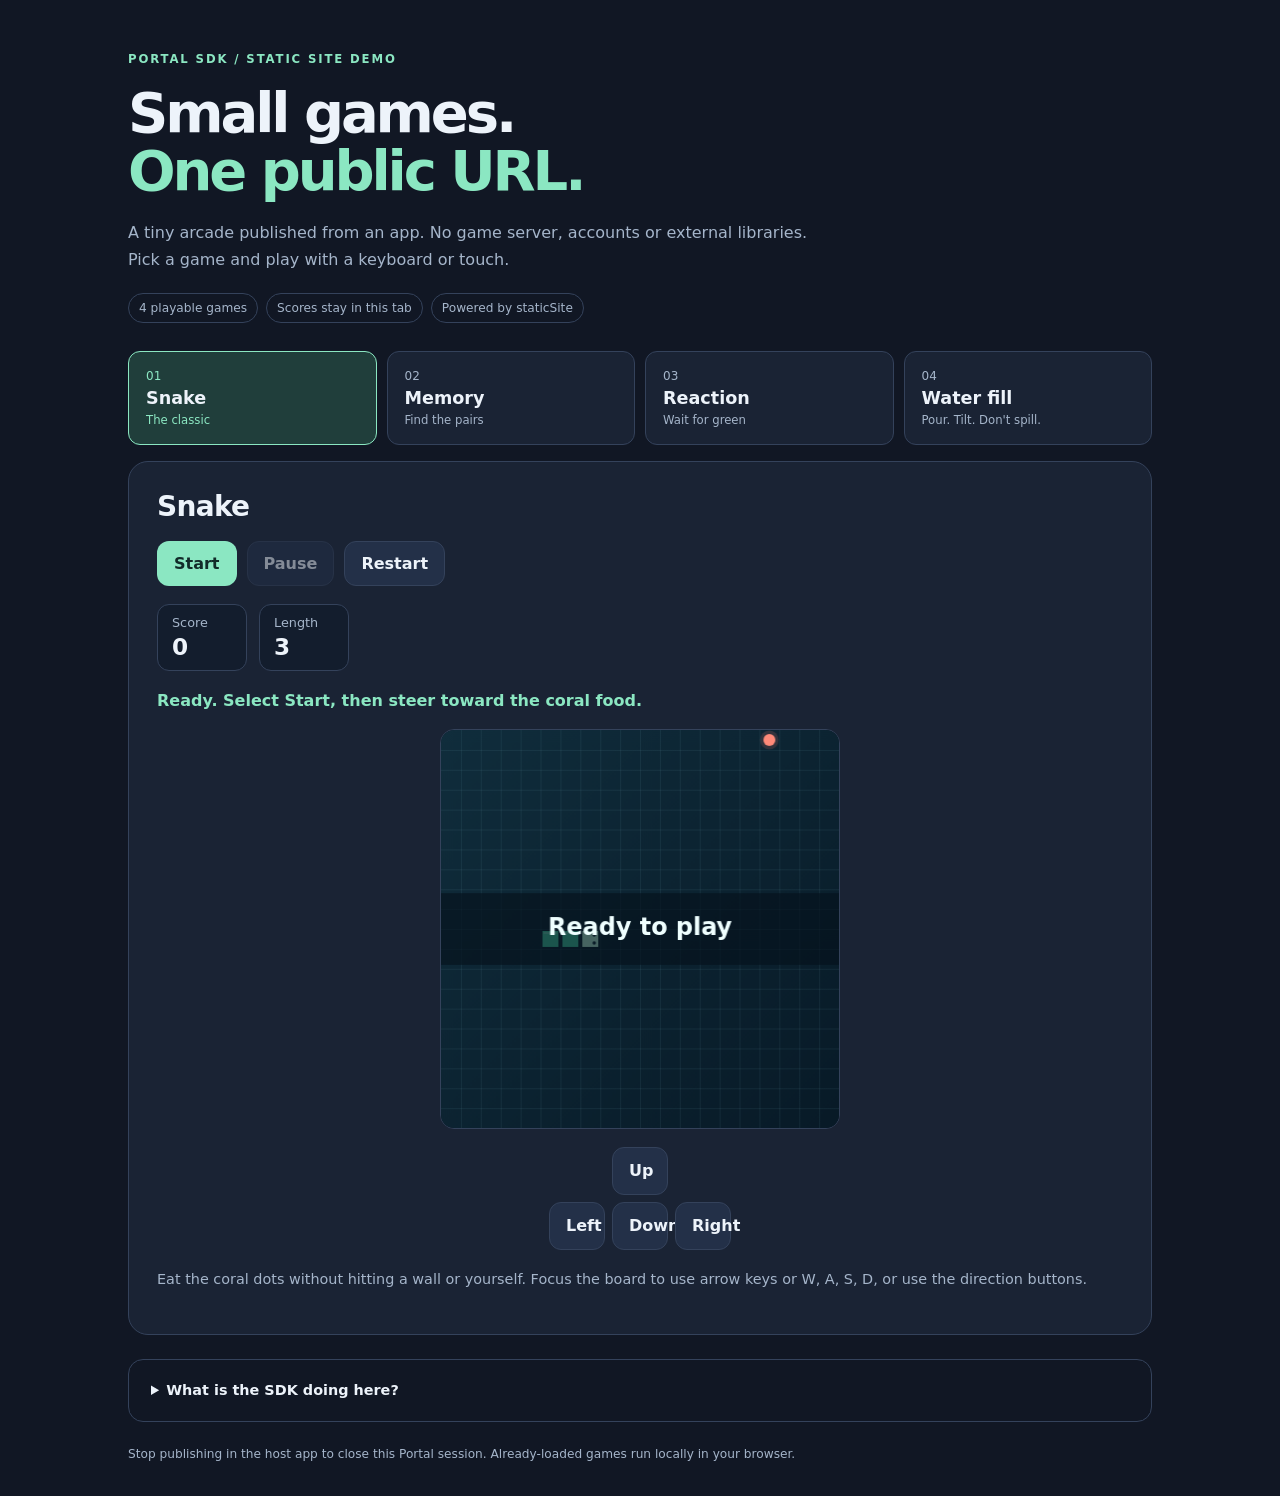
==== samples/shared/common/site/index.html @ 04d31444 "feat(sdk): simplify publishing and add shared arcade samples" ====
<!doctype html>
<html lang="en">
<head>
  <meta charset="utf-8">
  <meta name="viewport" content="width=device-width, initial-scale=1">
  <meta name="theme-color" content="#111724">
  <title>Portal SDK Arcade</title>
  <link rel="stylesheet" href="./arcade.css">
  <script type="module" src="./arcade.js"></script>
</head>
<body>
  <main class="arcade">
    <header class="hero">
      <p class="eyebrow">PORTAL SDK / STATIC SITE DEMO</p>
      <h1>Small games.<br><span>One public URL.</span></h1>
      <p class="intro">A tiny arcade published from an app. No game server, accounts or external libraries. Pick a game and play with a keyboard or touch.</p>
      <div class="badges"><span>4 playable games</span><span>Scores stay in this tab</span><span>Powered by staticSite</span></div>
    </header>
    <nav class="game-tabs" role="tablist" aria-label="Choose a game">
      <button id="tab-snake" role="tab" aria-controls="game-snake" aria-selected="true" data-game="snake">01 <strong>Snake</strong><small>The classic</small></button>
      <button id="tab-memory" role="tab" aria-controls="game-memory" aria-selected="false" tabindex="-1" data-game="memory">02 <strong>Memory</strong><small>Find the pairs</small></button>
      <button id="tab-reaction" role="tab" aria-controls="game-reaction" aria-selected="false" tabindex="-1" data-game="reaction">03 <strong>Reaction</strong><small>Wait for green</small></button>
      <button id="tab-water" role="tab" aria-controls="game-water" aria-selected="false" tabindex="-1" data-game="water">04 <strong>Water fill</strong><small>Pour. Tilt. Don't spill.</small></button>
    </nav>
    <section id="game-snake" class="game-panel" role="tabpanel" aria-labelledby="tab-snake"></section>
    <section id="game-memory" class="game-panel" role="tabpanel" aria-labelledby="tab-memory" hidden></section>
    <section id="game-reaction" class="game-panel" role="tabpanel" aria-labelledby="tab-reaction" hidden></section>
    <section id="game-water" class="game-panel" role="tabpanel" aria-labelledby="tab-water" hidden></section>
    <details class="sdk-note">
      <summary>What is the SDK doing here?</summary>
      <p>The sample app bundles this directory and publishes it with <code>staticSite</code>. Portal's native engine serves the HTML, CSS and JavaScript through a relay; the app does not run a separate HTTP or game server.</p>
      <pre><code>val client = PortalClient(context)
val tunnel = client.publish(PortalConfig.staticSite(directory))</code></pre>
      <p>The SDK owns identity persistence, readiness waiting and failed-start rollback. The app owns its files and client lifetime. Keep the host app running; on Android, opt into the sample's foreground service for background hosting. iOS sessions are foreground-only.</p>
      <p>Each visitor plays independently. This is not multiplayer, and scores are not uploaded or persisted. Anyone who knows the public URL can open it; hiding a listing is not access control.</p>
    </details>
    <footer>Stop publishing in the host app to close this Portal session. Already-loaded games run locally in your browser.</footer>
  </main>
</body>
</html>
---- samples/shared/common/site/arcade.css ----
:root {
  color-scheme: dark;
  --bg: #111724;
  --surface: #1a2334;
  --raised: #233048;
  --line: #34425b;
  --fg: #edf3fa;
  --muted: #a5b5ca;
  --mint: #8be7c2;
  --blue: #a4c3ff;
  --warm: #ffd38b;
  font-family: ui-sans-serif, system-ui, -apple-system, BlinkMacSystemFont, "Segoe UI", sans-serif;
  font-synthesis: none;
}
* { box-sizing: border-box; }
body { margin: 0; background: var(--bg); color: var(--fg); }
button, input { font: inherit; }
button {
  border: 1px solid transparent;
  border-radius: 12px;
  background: var(--mint);
  color: #122b29;
  padding: .75rem 1rem;
  font-weight: 700;
  cursor: pointer;
  touch-action: manipulation;
}
button:hover:not(:disabled) { filter: brightness(1.08); }
button:disabled { opacity: .5; cursor: default; }
button:focus-visible, a:focus-visible, canvas:focus-visible,
input:focus-visible, summary:focus-visible {
  outline: 3px solid var(--blue);
  outline-offset: 4px;
}
button.secondary { background: var(--raised); color: var(--fg); border-color: var(--line); }
button[aria-pressed=true] { border-color: var(--mint); }
[hidden] { display: none !important; }
.arcade { max-width: 1080px; margin: auto; padding: 40px 28px 32px; }
.hero { max-width: 800px; margin-bottom: 28px; }
.eyebrow { font-size: .73rem; letter-spacing: .16em; color: var(--mint); font-weight: 750; }
h1 { font-size: clamp(2.5rem, 6vw, 3.5rem); line-height: 1.04; letter-spacing: -.055em; margin: 18px 0 20px; }
h1 span { color: var(--mint); }
h2 { font-size: 1.75rem; letter-spacing: -.025em; margin: 0 0 10px; }
.intro { font-size: 1rem; line-height: 1.65; color: var(--muted); max-width: 680px; }
.badges { display: flex; flex-wrap: wrap; gap: 8px; margin-top: 20px; }
.badges span { font-size: .76rem; border: 1px solid var(--line); padding: 7px 10px; border-radius: 30px; color: var(--muted); }
.game-tabs { display: grid; grid-template-columns: repeat(4, 1fr); gap: 10px; margin-bottom: 16px; }
.game-tabs button {
  display: grid;
  gap: 5px;
  min-width: 0;
  padding: 17px;
  text-align: left;
  background: var(--surface);
  border-color: var(--line);
  color: var(--muted);
  font-size: .75rem;
  font-weight: 500;
}
.game-tabs button strong { font-size: 1.1rem; color: var(--fg); }
.game-tabs button small { font-size: .73rem; }
.game-tabs button[aria-selected=true] { background: #203e3b; border-color: var(--mint); color: var(--mint); }
.game-panel { padding: 28px; border: 1px solid var(--line); border-radius: 20px; background: var(--surface); min-width: 0; }
.hint { color: var(--muted); font-size: .9rem; line-height: 1.65; }
.toolbar { display: flex; gap: 10px; flex-wrap: wrap; align-items: center; margin: 18px 0; }
.metrics { display: flex; gap: 12px; flex-wrap: wrap; margin: 18px 0; }
.metric { min-width: 90px; border: 1px solid var(--line); background: #131d2d; border-radius: 12px; padding: 10px 14px; font-size: .8rem; color: var(--muted); }
.metric strong { display: block; font-size: 1.45rem; color: var(--fg); font-variant-numeric: tabular-nums; margin-top: 3px; }
.status { line-height: 1.5; min-height: 1.5em; color: var(--mint); font-weight: 650; }
.game-canvas { display: block; width: 100%; max-width: 560px; height: auto; margin: 16px auto; border: 1px solid var(--line); border-radius: 14px; background: #101827; touch-action: none; }
#game-snake canvas { max-width: 400px; }
.control-pad { display: grid; grid-template-columns: repeat(3, 56px); gap: 7px; width: max-content; margin: 18px auto; }
.control-pad button { min-height: 48px; background: var(--raised); color: var(--fg); border-color: var(--line); }
.memory-grid { display: grid; grid-template-columns: repeat(4, minmax(0, 1fr)); gap: 10px; max-width: 520px; margin: 22px auto; }
.memory-card { aspect-ratio: 1; min-height: 55px; background: #26354e; border: 1px solid #4a5d7a; color: var(--blue); font-size: clamp(1.25rem, 5vw, 2rem); padding: 5px; }
.memory-card.revealed { background: #38517b; border-color: var(--blue); color: var(--fg); }
.memory-card.matched { background: #23443d; border-color: #4d917c; color: var(--mint); opacity: 1; }
.reaction-pad { display: flex; flex-direction: column; align-items: center; justify-content: center; gap: 14px; min-height: 290px; width: 100%; padding: 24px; border: 1px solid var(--line); background: #26364e; color: var(--fg); font-size: 1.2rem; text-align: center; }
.reaction-pad strong { font-size: clamp(1.7rem, 6vw, 3rem); }
.reaction-pad[data-state=waiting] { background: #5a3335; border-color: #ad6266; }
.reaction-pad[data-state=go] { background: var(--mint); color: #112c25; border-color: #b8f6dc; }
.reaction-pad[data-state=early] { background: #5c442a; border-color: var(--warm); }
.reaction-history { font-variant-numeric: tabular-nums; color: var(--muted); }
.water-pour { user-select: none; -webkit-user-select: none; -webkit-touch-callout: none; touch-action: none; min-width: 130px; }
.water-tilt { display: flex; align-items: center; gap: 14px; flex-wrap: wrap; margin: 12px 0; line-height: 1.5; }
.water-tilt input { flex: 1; min-width: 140px; width: min(100%, 400px); accent-color: var(--mint); }
.water-tilt output { min-width: 38px; }
.sdk-note { border: 1px solid var(--line); border-radius: 15px; margin-top: 24px; padding: 18px 22px; color: var(--muted); font-size: .9rem; line-height: 1.7; }
.sdk-note summary { font-weight: 700; color: var(--fg); cursor: pointer; }
.sdk-note p { max-width: 850px; }
.sdk-note code { color: var(--mint); }
pre { overflow: auto; padding: 16px; border-radius: 10px; background: #101827; font-size: .8rem; line-height: 1.7; }
footer { color: var(--muted); font-size: .76rem; line-height: 1.65; margin-top: 22px; }
@media (max-width: 640px) {
  .arcade { padding: 28px 16px; }
  .hero { margin-bottom: 24px; }
  .game-tabs { grid-template-columns: repeat(2, 1fr); }
  .game-tabs button { padding: 13px; }
  .game-panel { padding: 20px 16px; }
  .metric { min-width: 76px; padding: 8px 10px; }
  .metrics { gap: 8px; }
  .memory-grid { gap: 8px; }
  .reaction-pad { min-height: 260px; }
  .sdk-note { padding: 16px; }
  button { min-height: 44px; }
}
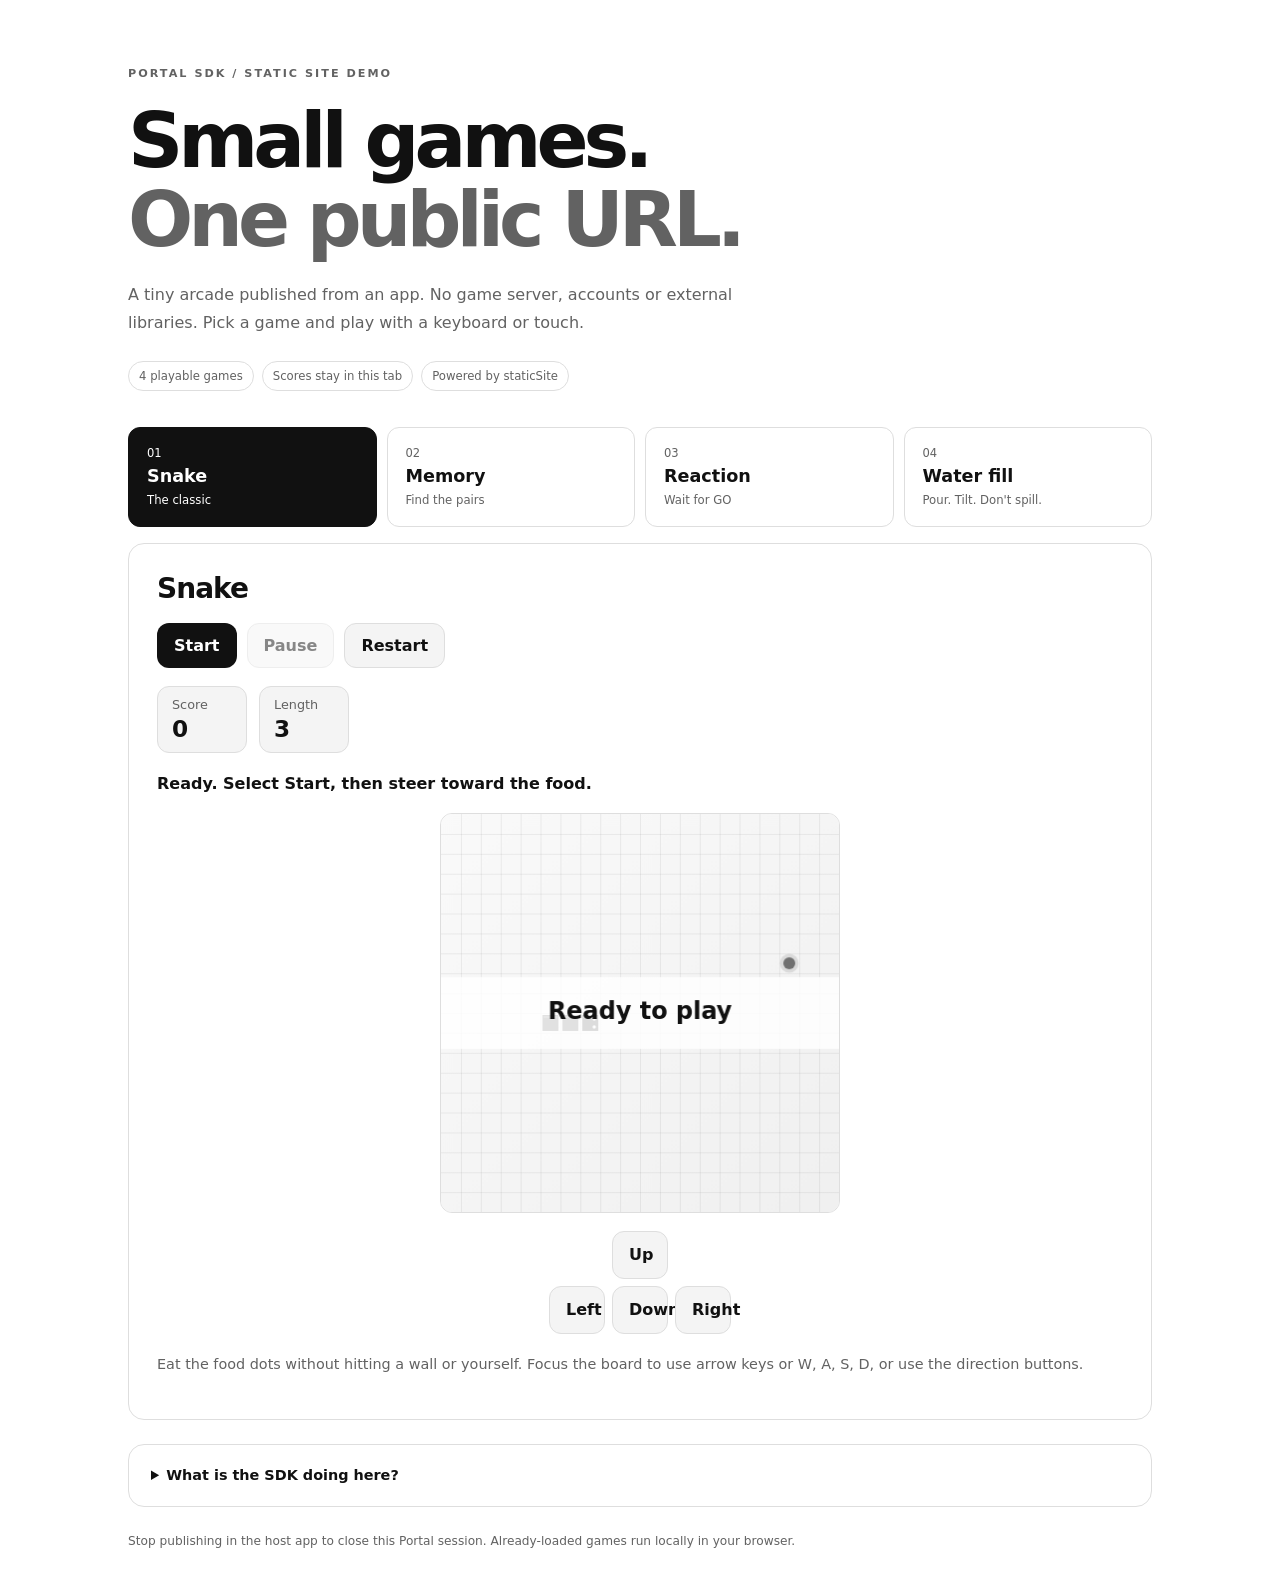
==== commit c0449bf2: "feat(samples): add private local AI and monochrome workbenches Add identity-preserving domain prefix" ====
--- a/samples/shared/common/site/index.html
+++ b/samples/shared/common/site/index.html
@@ -3,7 +3,8 @@
 <head>
   <meta charset="utf-8">
   <meta name="viewport" content="width=device-width, initial-scale=1">
-  <meta name="theme-color" content="#111724">
+  <meta name="theme-color" content="#ffffff" media="(prefers-color-scheme: light)">
+  <meta name="theme-color" content="#111111" media="(prefers-color-scheme: dark)">
   <title>Portal SDK Arcade</title>
   <link rel="stylesheet" href="./arcade.css">
   <script type="module" src="./arcade.js"></script>
@@ -19,7 +20,7 @@
     <nav class="game-tabs" role="tablist" aria-label="Choose a game">
       <button id="tab-snake" role="tab" aria-controls="game-snake" aria-selected="true" data-game="snake">01 <strong>Snake</strong><small>The classic</small></button>
       <button id="tab-memory" role="tab" aria-controls="game-memory" aria-selected="false" tabindex="-1" data-game="memory">02 <strong>Memory</strong><small>Find the pairs</small></button>
-      <button id="tab-reaction" role="tab" aria-controls="game-reaction" aria-selected="false" tabindex="-1" data-game="reaction">03 <strong>Reaction</strong><small>Wait for green</small></button>
+      <button id="tab-reaction" role="tab" aria-controls="game-reaction" aria-selected="false" tabindex="-1" data-game="reaction">03 <strong>Reaction</strong><small>Wait for GO</small></button>
       <button id="tab-water" role="tab" aria-controls="game-water" aria-selected="false" tabindex="-1" data-game="water">04 <strong>Water fill</strong><small>Pour. Tilt. Don't spill.</small></button>
     </nav>
     <section id="game-snake" class="game-panel" role="tabpanel" aria-labelledby="tab-snake"></section>
--- a/samples/shared/common/site/arcade.css
+++ b/samples/shared/common/site/arcade.css
@@ -1,16 +1,16 @@
 :root {
-  color-scheme: dark;
-  --bg: #111724;
-  --surface: #1a2334;
-  --raised: #233048;
-  --line: #34425b;
-  --fg: #edf3fa;
-  --muted: #a5b5ca;
-  --mint: #8be7c2;
-  --blue: #a4c3ff;
-  --warm: #ffd38b;
+  color-scheme: light dark;
+  --bg: #ffffff;
+  --surface: #ffffff;
+  --raised: #f4f4f4;
+  --line: #dedede;
+  --fg: #111111;
+  --muted: #626262;
+  --primary: #111111;
+  --on-primary: #ffffff;
   font-family: ui-sans-serif, system-ui, -apple-system, BlinkMacSystemFont, "Segoe UI", sans-serif;
   font-synthesis: none;
+  -webkit-text-size-adjust: 100%;
 }
 * { box-sizing: border-box; }
 body { margin: 0; background: var(--bg); color: var(--fg); }
@@ -18,83 +18,88 @@
 button {
   border: 1px solid transparent;
   border-radius: 12px;
-  background: var(--mint);
-  color: #122b29;
+  background: var(--primary);
+  color: var(--on-primary);
   padding: .75rem 1rem;
   font-weight: 700;
   cursor: pointer;
   touch-action: manipulation;
 }
-button:hover:not(:disabled) { filter: brightness(1.08); }
+button:hover:not(:disabled) { opacity: .8; }
 button:disabled { opacity: .5; cursor: default; }
 button:focus-visible, a:focus-visible, canvas:focus-visible,
 input:focus-visible, summary:focus-visible {
-  outline: 3px solid var(--blue);
+  outline: 2px solid var(--fg);
   outline-offset: 4px;
 }
 button.secondary { background: var(--raised); color: var(--fg); border-color: var(--line); }
-button[aria-pressed=true] { border-color: var(--mint); }
+button[aria-pressed=true] { border-color: var(--fg); }
 [hidden] { display: none !important; }
-.arcade { max-width: 1080px; margin: auto; padding: 40px 28px 32px; }
-.hero { max-width: 800px; margin-bottom: 28px; }
-.eyebrow { font-size: .73rem; letter-spacing: .16em; color: var(--mint); font-weight: 750; }
-h1 { font-size: clamp(2.5rem, 6vw, 3.5rem); line-height: 1.04; letter-spacing: -.055em; margin: 18px 0 20px; }
-h1 span { color: var(--mint); }
-h2 { font-size: 1.75rem; letter-spacing: -.025em; margin: 0 0 10px; }
-.intro { font-size: 1rem; line-height: 1.65; color: var(--muted); max-width: 680px; }
-.badges { display: flex; flex-wrap: wrap; gap: 8px; margin-top: 20px; }
-.badges span { font-size: .76rem; border: 1px solid var(--line); padding: 7px 10px; border-radius: 30px; color: var(--muted); }
-.game-tabs { display: grid; grid-template-columns: repeat(4, 1fr); gap: 10px; margin-bottom: 16px; }
+.arcade { max-width: 1080px; margin: auto; padding: 56px 28px 32px; }
+.hero { max-width: 800px; margin-bottom: 36px; }
+.eyebrow { font-size: .7rem; letter-spacing: .18em; color: var(--muted); font-weight: 750; }
+h1 { font-size: clamp(2.7rem, 7vw, 4.8rem); line-height: 1.02; letter-spacing: -.065em; margin: 22px 0; font-weight: 750; }
+h1 span { color: var(--muted); }
+h2 { font-size: 1.75rem; letter-spacing: -.035em; margin: 0 0 10px; }
+.intro { font-size: 1rem; line-height: 1.75; color: var(--muted); max-width: 640px; }
+.badges { display: flex; flex-wrap: wrap; gap: 8px; margin-top: 24px; }
+.badges span { font-size: .73rem; border: 1px solid var(--line); padding: 7px 10px; border-radius: 30px; color: var(--muted); }
+.game-tabs { display: grid; grid-template-columns: repeat(4, minmax(0, 1fr)); gap: 10px; margin-bottom: 16px; }
 .game-tabs button {
   display: grid;
-  gap: 5px;
+  gap: 6px;
   min-width: 0;
-  padding: 17px;
+  padding: 18px;
   text-align: left;
   background: var(--surface);
   border-color: var(--line);
   color: var(--muted);
-  font-size: .75rem;
+  font-size: .72rem;
   font-weight: 500;
 }
 .game-tabs button strong { font-size: 1.1rem; color: var(--fg); }
-.game-tabs button small { font-size: .73rem; }
-.game-tabs button[aria-selected=true] { background: #203e3b; border-color: var(--mint); color: var(--mint); }
-.game-panel { padding: 28px; border: 1px solid var(--line); border-radius: 20px; background: var(--surface); min-width: 0; }
-.hint { color: var(--muted); font-size: .9rem; line-height: 1.65; }
+.game-tabs button small { font-size: .73rem; line-height: 1.4; }
+.game-tabs button[aria-selected=true] { background: var(--primary); border-color: var(--primary); color: var(--on-primary); }
+.game-tabs button[aria-selected=true] strong { color: inherit; }
+.game-panel { padding: 28px; border: 1px solid var(--line); border-radius: 16px; background: var(--surface); min-width: 0; }
+.hint { color: var(--muted); font-size: .9rem; line-height: 1.7; }
 .toolbar { display: flex; gap: 10px; flex-wrap: wrap; align-items: center; margin: 18px 0; }
 .metrics { display: flex; gap: 12px; flex-wrap: wrap; margin: 18px 0; }
-.metric { min-width: 90px; border: 1px solid var(--line); background: #131d2d; border-radius: 12px; padding: 10px 14px; font-size: .8rem; color: var(--muted); }
+.metric { min-width: 90px; border: 1px solid var(--line); background: var(--raised); border-radius: 12px; padding: 10px 14px; font-size: .8rem; color: var(--muted); }
 .metric strong { display: block; font-size: 1.45rem; color: var(--fg); font-variant-numeric: tabular-nums; margin-top: 3px; }
-.status { line-height: 1.5; min-height: 1.5em; color: var(--mint); font-weight: 650; }
-.game-canvas { display: block; width: 100%; max-width: 560px; height: auto; margin: 16px auto; border: 1px solid var(--line); border-radius: 14px; background: #101827; touch-action: none; }
+.status { line-height: 1.6; min-height: 1.6em; color: var(--fg); font-weight: 650; overflow-wrap: anywhere; }
+.game-canvas { display: block; width: 100%; max-width: 560px; height: auto; margin: 16px auto; border: 1px solid #dedede; border-radius: 12px; background: #ffffff; touch-action: none; }
 #game-snake canvas { max-width: 400px; }
 .control-pad { display: grid; grid-template-columns: repeat(3, 56px); gap: 7px; width: max-content; margin: 18px auto; }
 .control-pad button { min-height: 48px; background: var(--raised); color: var(--fg); border-color: var(--line); }
 .memory-grid { display: grid; grid-template-columns: repeat(4, minmax(0, 1fr)); gap: 10px; max-width: 520px; margin: 22px auto; }
-.memory-card { aspect-ratio: 1; min-height: 55px; background: #26354e; border: 1px solid #4a5d7a; color: var(--blue); font-size: clamp(1.25rem, 5vw, 2rem); padding: 5px; }
-.memory-card.revealed { background: #38517b; border-color: var(--blue); color: var(--fg); }
-.memory-card.matched { background: #23443d; border-color: #4d917c; color: var(--mint); opacity: 1; }
-.reaction-pad { display: flex; flex-direction: column; align-items: center; justify-content: center; gap: 14px; min-height: 290px; width: 100%; padding: 24px; border: 1px solid var(--line); background: #26364e; color: var(--fg); font-size: 1.2rem; text-align: center; }
+.memory-card { aspect-ratio: 1; min-height: 55px; background: var(--raised); border: 1px solid var(--line); color: var(--muted); font-size: clamp(1.25rem, 5vw, 2rem); padding: 5px; }
+.memory-card.revealed { background: var(--primary); border-color: var(--primary); color: var(--on-primary); }
+.memory-card.matched { background: var(--surface); border: 2px solid var(--fg); color: var(--fg); opacity: 1; }
+.reaction-pad { display: flex; flex-direction: column; align-items: center; justify-content: center; gap: 14px; min-height: 290px; width: 100%; padding: 24px; border: 1px solid var(--line); background: var(--raised); color: var(--fg); font-size: 1.2rem; text-align: center; }
 .reaction-pad strong { font-size: clamp(1.7rem, 6vw, 3rem); }
-.reaction-pad[data-state=waiting] { background: #5a3335; border-color: #ad6266; }
-.reaction-pad[data-state=go] { background: var(--mint); color: #112c25; border-color: #b8f6dc; }
-.reaction-pad[data-state=early] { background: #5c442a; border-color: var(--warm); }
+.reaction-pad[data-state=waiting] { background: var(--raised); border: 2px dashed var(--muted); }
+.reaction-pad[data-state=go] { background: var(--primary); color: var(--on-primary); border-color: var(--primary); }
+.reaction-pad[data-state=early] { background: var(--surface); border: 2px solid var(--fg); }
 .reaction-history { font-variant-numeric: tabular-nums; color: var(--muted); }
 .water-pour { user-select: none; -webkit-user-select: none; -webkit-touch-callout: none; touch-action: none; min-width: 130px; }
 .water-tilt { display: flex; align-items: center; gap: 14px; flex-wrap: wrap; margin: 12px 0; line-height: 1.5; }
-.water-tilt input { flex: 1; min-width: 140px; width: min(100%, 400px); accent-color: var(--mint); }
+.water-tilt input { flex: 1; min-width: 0; width: min(100%, 400px); accent-color: var(--fg); }
 .water-tilt output { min-width: 38px; }
-.sdk-note { border: 1px solid var(--line); border-radius: 15px; margin-top: 24px; padding: 18px 22px; color: var(--muted); font-size: .9rem; line-height: 1.7; }
+.sdk-note { border: 1px solid var(--line); border-radius: 16px; margin-top: 24px; padding: 18px 22px; color: var(--muted); font-size: .9rem; line-height: 1.75; min-width: 0; }
 .sdk-note summary { font-weight: 700; color: var(--fg); cursor: pointer; }
-.sdk-note p { max-width: 850px; }
-.sdk-note code { color: var(--mint); }
-pre { overflow: auto; padding: 16px; border-radius: 10px; background: #101827; font-size: .8rem; line-height: 1.7; }
-footer { color: var(--muted); font-size: .76rem; line-height: 1.65; margin-top: 22px; }
+.sdk-note p { max-width: 850px; overflow-wrap: anywhere; }
+.sdk-note code { color: var(--fg); }
+pre { overflow: auto; max-width: 100%; padding: 16px; border-radius: 10px; background: var(--raised); font-size: .8rem; line-height: 1.7; }
+footer { color: var(--muted); font-size: .76rem; line-height: 1.7; margin-top: 24px; }
+@media (prefers-color-scheme: dark) {
+  :root { --bg: #111111; --surface: #171717; --raised: #222222; --line: #393939; --fg: #f5f5f5; --muted: #ababab; --primary: #f5f5f5; --on-primary: #111111; }
+  .game-canvas { filter: invert(1); }
+}
 @media (max-width: 640px) {
   .arcade { padding: 28px 16px; }
-  .hero { margin-bottom: 24px; }
-  .game-tabs { grid-template-columns: repeat(2, 1fr); }
+  .hero { margin-bottom: 28px; }
+  .game-tabs { grid-template-columns: repeat(2, minmax(0, 1fr)); }
   .game-tabs button { padding: 13px; }
   .game-panel { padding: 20px 16px; }
   .metric { min-width: 76px; padding: 8px 10px; }
